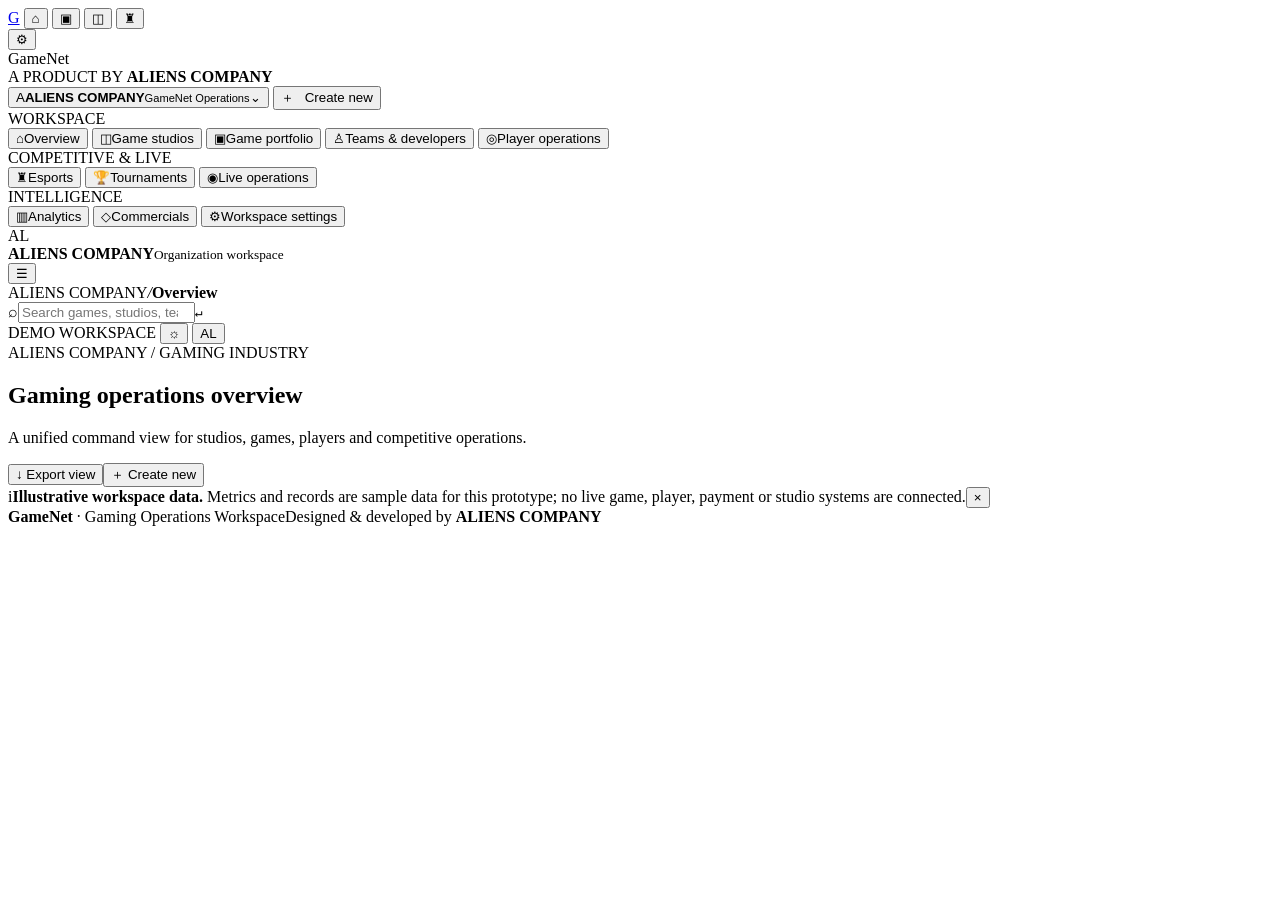
==== gamenet/index.html @ 864fb779 "feat(gamenet): add ALIENS-branded gaming operations workspace shell" ====
<!doctype html>
<html lang="en">
<head>
  <meta charset="utf-8">
  <meta name="viewport" content="width=device-width, initial-scale=1, viewport-fit=cover">
  <meta name="theme-color" content="#080b12">
  <meta name="description" content="GameNet by ALIENS COMPANY — gaming industry operations workspace.">
  <title>GameNet — Gaming Operations | ALIENS COMPANY</title>
  <link rel="preconnect" href="https://fonts.googleapis.com">
  <link rel="preconnect" href="https://fonts.gstatic.com" crossorigin>
  <link href="https://fonts.googleapis.com/css2?family=DM+Sans:wght@400;500;600;700;800&family=Space+Grotesk:wght@500;600;700&display=swap" rel="stylesheet">
  <link rel="stylesheet" href="gamenet.css">
  <script src="gamenet.js" defer></script>
</head>
<body>
<div class="shell" id="shell">
  <aside class="rail" aria-label="Quick navigation">
    <a class="brand-symbol" href="#dashboard" aria-label="GameNet home">G</a>
    <button class="rail-link active" data-page="dashboard" aria-label="Dashboard">⌂</button>
    <button class="rail-link" data-page="games" aria-label="Games">▣</button>
    <button class="rail-link" data-page="studios" aria-label="Studios">◫</button>
    <button class="rail-link" data-page="esports" aria-label="Esports">♜</button>
    <div class="rail-spacer"></div>
    <button class="rail-link" data-page="settings" aria-label="Settings">⚙</button>
  </aside>

  <aside class="sidebar" id="sidebar">
    <div class="brand-lockup">
      <div class="brand-word">GameNet</div>
      <div class="brand-company">A PRODUCT BY <strong>ALIENS COMPANY</strong></div>
    </div>
    <button class="company-switch" type="button">
      <span class="company-mark">A</span><span><b>ALIENS COMPANY</b><small>GameNet Operations</small></span><span class="chevron">⌄</span>
    </button>
    <button class="primary-action" id="createAction">＋ &nbsp; Create new</button>
    <div class="nav-caption">WORKSPACE</div>
    <nav class="navigation" aria-label="Main navigation">
      <button class="nav-item active" data-page="dashboard"><span>⌂</span>Overview</button>
      <button class="nav-item" data-page="studios"><span>◫</span>Game studios</button>
      <button class="nav-item" data-page="games"><span>▣</span>Game portfolio</button>
      <button class="nav-item" data-page="teams"><span>♙</span>Teams & developers</button>
      <button class="nav-item" data-page="players"><span>◎</span>Player operations</button>
      <div class="nav-caption">COMPETITIVE & LIVE</div>
      <button class="nav-item" data-page="esports"><span>♜</span>Esports</button>
      <button class="nav-item" data-page="tournaments"><span>🏆</span>Tournaments</button>
      <button class="nav-item" data-page="liveops"><span>◉</span>Live operations</button>
      <div class="nav-caption">INTELLIGENCE</div>
      <button class="nav-item" data-page="analytics"><span>▥</span>Analytics</button>
      <button class="nav-item" data-page="finance"><span>◇</span>Commercials</button>
      <button class="nav-item" data-page="settings"><span>⚙</span>Workspace settings</button>
    </nav>
    <div class="sidebar-footer">
      <div class="avatar">AL</div><div><b>ALIENS COMPANY</b><small>Organization workspace</small></div>
      <span class="online-dot"></span>
    </div>
  </aside>

  <header class="topbar">
    <button class="icon-button mobile-menu" id="mobileMenu" aria-label="Toggle navigation">☰</button>
    <div class="breadcrumb"><span>ALIENS COMPANY</span><i>/</i><b id="crumb">Overview</b></div>
    <label class="searchbox"><span>⌕</span><input id="globalSearch" type="search" placeholder="Search games, studios, teams…" autocomplete="off"><kbd>↵</kbd></label>
    <div class="top-actions">
      <span class="environment"><i></i> DEMO WORKSPACE</span>
      <button class="icon-button" id="themeToggle" aria-label="Switch theme">☼</button>
      <button class="profile-button" id="profileButton" aria-label="ALIENS COMPANY profile">AL</button>
    </div>
  </header>

  <main class="main" id="main" tabindex="-1">
    <section class="page-heading">
      <div><div class="eyebrow">ALIENS COMPANY <span> / GAMING INDUSTRY</span></div><h1 id="pageTitle">Gaming operations overview</h1><p id="pageSubtitle">A unified command view for studios, games, players and competitive operations.</p></div>
      <div class="heading-actions"><button class="button secondary" id="exportButton">↓ Export view</button><button class="button primary" id="headingCreate">＋ Create new</button></div>
    </section>
    <div class="notice"><span class="notice-mark">i</span><span><b>Illustrative workspace data.</b> Metrics and records are sample data for this prototype; no live game, player, payment or studio systems are connected.</span><button id="dismissNotice" aria-label="Dismiss notice">×</button></div>
    <section id="pageContent" aria-live="polite"></section>
    <footer class="footer"><span><b>GameNet</b> · Gaming Operations Workspace</span><span>Designed &amp; developed by <b>ALIENS COMPANY</b></span></footer>
  </main>
</div>
<div class="toast" id="toast" role="status" aria-live="polite"></div>
<div class="mobile-scrim" id="mobileScrim"></div>
</body>
</html>
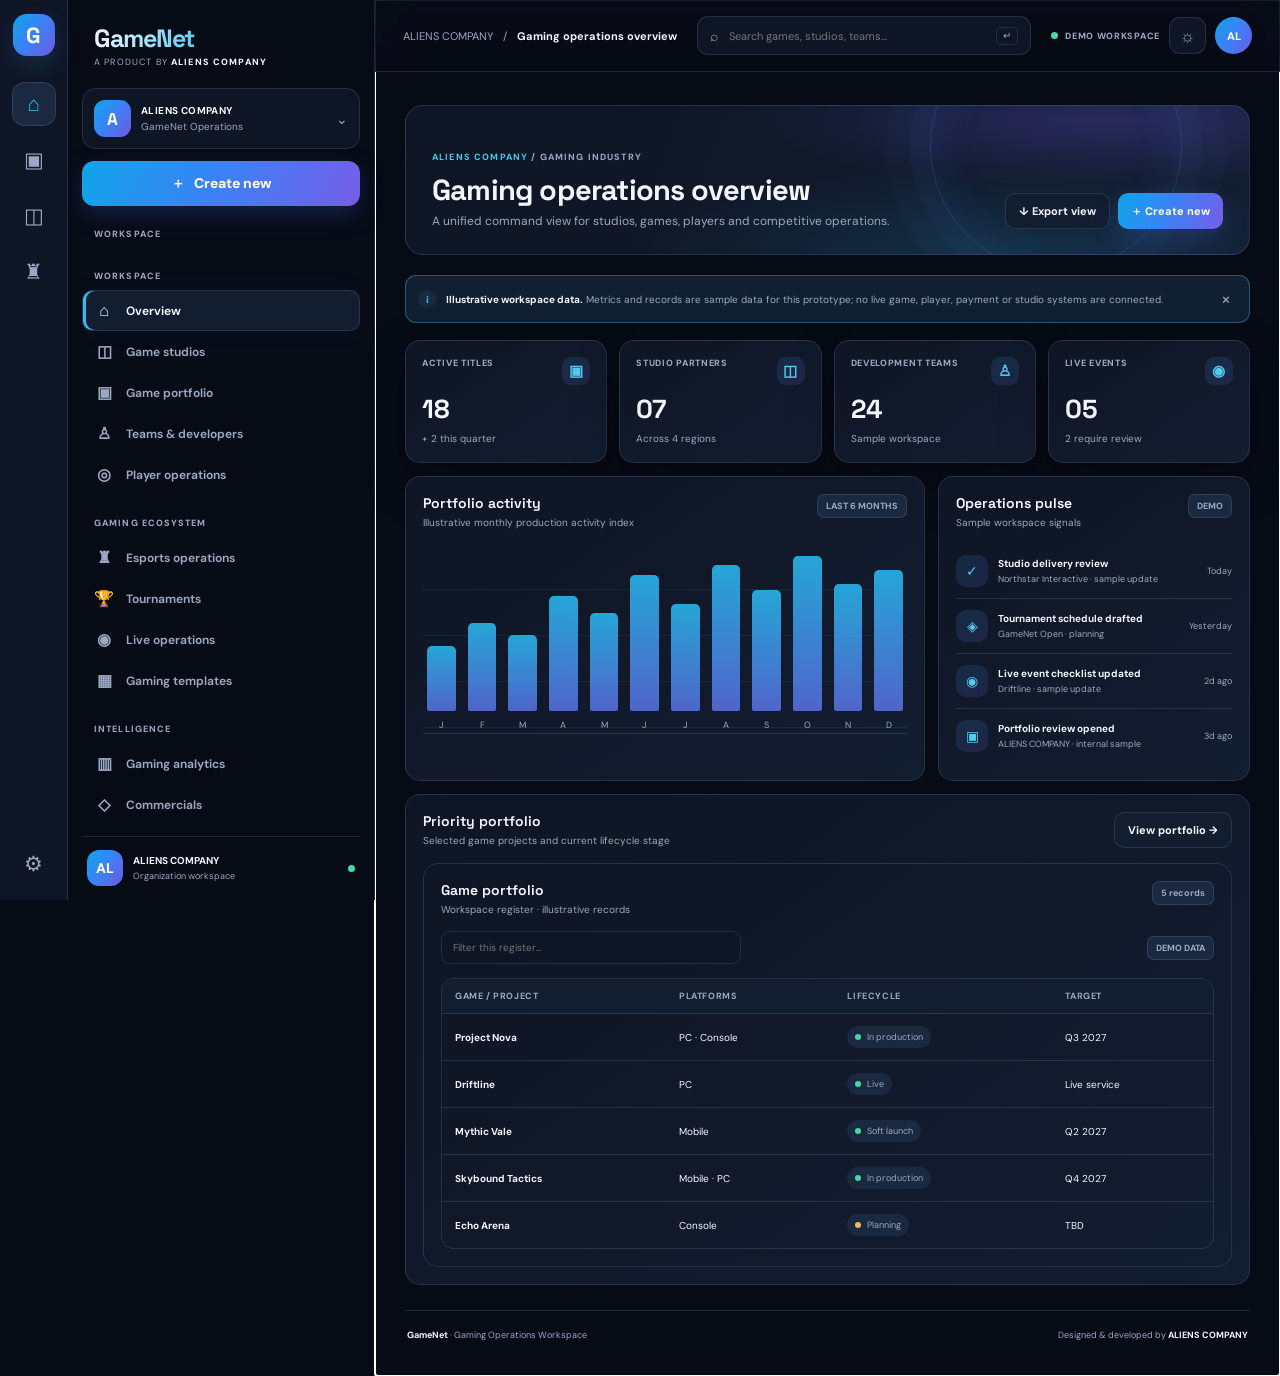
==== commit c194a731: "style(gamenet): align ALIENS product navigation" ====
--- a/gamenet/index.html
+++ b/gamenet/index.html
@@ -35,17 +35,19 @@
     <button class="primary-action" id="createAction">＋ &nbsp; Create new</button>
     <div class="nav-caption">WORKSPACE</div>
     <nav class="navigation" aria-label="Main navigation">
+      <div class="nav-caption">WORKSPACE</div>
       <button class="nav-item active" data-page="dashboard"><span>⌂</span>Overview</button>
       <button class="nav-item" data-page="studios"><span>◫</span>Game studios</button>
       <button class="nav-item" data-page="games"><span>▣</span>Game portfolio</button>
       <button class="nav-item" data-page="teams"><span>♙</span>Teams & developers</button>
       <button class="nav-item" data-page="players"><span>◎</span>Player operations</button>
-      <div class="nav-caption">COMPETITIVE & LIVE</div>
-      <button class="nav-item" data-page="esports"><span>♜</span>Esports</button>
+      <div class="nav-caption">GAMING ECOSYSTEM</div>
+      <button class="nav-item" data-page="esports"><span>♜</span>Esports operations</button>
       <button class="nav-item" data-page="tournaments"><span>🏆</span>Tournaments</button>
       <button class="nav-item" data-page="liveops"><span>◉</span>Live operations</button>
+      <button class="nav-item" data-page="templates"><span>▦</span>Gaming templates</button>
       <div class="nav-caption">INTELLIGENCE</div>
-      <button class="nav-item" data-page="analytics"><span>▥</span>Analytics</button>
+      <button class="nav-item" data-page="analytics"><span>▥</span>Gaming analytics</button>
       <button class="nav-item" data-page="finance"><span>◇</span>Commercials</button>
       <button class="nav-item" data-page="settings"><span>⚙</span>Workspace settings</button>
     </nav>
--- a/gamenet/gamenet.css
+++ b/gamenet/gamenet.css
@@ -0,0 +1,24 @@
+:root{color-scheme:dark;--bg:#080b12;--panel:#101622;--panel2:#151e2c;--panel3:#1c293a;--text:#edf4ff;--muted:#91a0b5;--line:rgba(171,196,230,.13);--blue:#45b8e8;--violet:#8067f5;--cyan:#54d9d0;--green:#49d6a0;--amber:#f0b65c;--red:#f27d89;--shadow:0 18px 50px rgba(0,0,0,.25);--rail:68px;--side:264px}
+body.light{color-scheme:light;--bg:#edf3fa;--panel:#fff;--panel2:#f5f8fc;--panel3:#e8eff8;--text:#172338;--muted:#65758c;--line:rgba(34,64,105,.13);--shadow:0 18px 45px rgba(40,70,110,.09)}
+*{box-sizing:border-box}body{margin:0;background:var(--bg);color:var(--text);font:14px 'DM Sans',sans-serif}button,input{font:inherit}button{cursor:pointer;color:inherit}.shell{min-height:100vh}.rail{position:fixed;inset:0 auto 0 0;width:var(--rail);z-index:20;background:var(--panel);border-right:1px solid var(--line);display:flex;align-items:center;flex-direction:column;gap:12px;padding:14px 10px}.brand-symbol{width:42px;height:42px;border-radius:14px;display:grid;place-items:center;text-decoration:none;color:white;font:700 22px 'Space Grotesk';background:linear-gradient(140deg,#27c6d5,#428fe8 55%,#8067f5);box-shadow:0 8px 24px #428fe833;margin-bottom:14px}.rail-link{width:44px;height:44px;border:1px solid transparent;border-radius:13px;background:transparent;color:var(--muted);font-size:21px}.rail-link:hover,.rail-link.active{background:var(--panel3);border-color:var(--line);color:var(--blue)}.rail-spacer{flex:1}.sidebar{position:fixed;z-index:19;inset:0 auto 0 var(--rail);width:var(--side);padding:22px 14px 14px;background:var(--bg);border-right:1px solid var(--line);display:flex;flex-direction:column;transition:transform .25s}.brand-lockup{padding:0 12px 20px}.brand-word{font:700 25px 'Space Grotesk';letter-spacing:-1.1px;background:linear-gradient(100deg,var(--text),var(--blue) 60%,#a79aff);color:transparent;background-clip:text}.brand-company{font-size:9px;letter-spacing:1.15px;color:var(--muted);margin-top:2px}.brand-company strong{color:var(--text);font-weight:800}.company-switch{width:100%;display:flex;align-items:center;gap:10px;text-align:left;padding:11px;border:1px solid var(--line);border-radius:14px;background:var(--panel);margin-bottom:12px}.company-mark{width:37px;height:37px;display:grid;place-items:center;border-radius:11px;background:linear-gradient(140deg,#27c6d5,#8067f5);color:white;font:700 17px 'Space Grotesk'}.company-switch b,.company-switch small{display:block}.company-switch b{font-size:10px;letter-spacing:.4px}.company-switch small{font-size:10px;color:var(--muted);margin-top:3px}.chevron{margin-left:auto;color:var(--muted)}.primary-action{border:0;border-radius:12px;padding:13px;background:linear-gradient(105deg,#35bce3,#647dec 58%,#8964ed);color:white;font-weight:800;box-shadow:0 8px 24px #4c8de733}.nav-caption{padding:22px 12px 8px;color:var(--muted);font-size:9px;font-weight:800;letter-spacing:1.1px}.navigation{overflow:auto}.nav-item{display:flex;align-items:center;gap:12px;width:100%;min-height:41px;border:1px solid transparent;border-radius:10px;background:transparent;text-align:left;padding:8px 11px;color:var(--muted);font-size:12px;font-weight:650}.nav-item span{width:20px;text-align:center;font-size:16px}.nav-item:hover,.nav-item.active{background:var(--panel2);color:var(--text);border-color:var(--line)}.nav-item.active{box-shadow:inset 3px 0 var(--blue)}.sidebar-footer{display:flex;align-items:center;gap:10px;border-top:1px solid var(--line);padding:13px 5px 0;margin-top:auto}.avatar,.profile-button{display:grid;place-items:center;background:linear-gradient(140deg,#29bfd4,#7868ef);color:white;font-weight:800}.avatar{width:36px;height:36px;border-radius:12px}.sidebar-footer b,.sidebar-footer small{display:block}.sidebar-footer b{font-size:10px}.sidebar-footer small{font-size:9px;color:var(--muted);margin-top:3px}.online-dot,.environment i{width:7px;height:7px;border-radius:50%;background:var(--green);margin-left:auto}.topbar{height:72px;position:fixed;z-index:15;top:0;left:calc(var(--rail) + var(--side));right:0;display:flex;align-items:center;gap:20px;padding:0 28px;background:color-mix(in srgb,var(--bg) 88%,transparent);backdrop-filter:blur(18px);border-bottom:1px solid var(--line)}.breadcrumb{display:flex;align-items:center;gap:10px;white-space:nowrap;font-size:11px}.breadcrumb span{color:var(--muted)}.breadcrumb i{font-style:normal;color:var(--muted)}.searchbox{height:39px;max-width:390px;flex:1;margin-left:auto;display:flex;align-items:center;gap:9px;padding:0 12px;border:1px solid var(--line);border-radius:11px;background:var(--panel);color:var(--muted)}.searchbox input{width:100%;border:0;outline:0;background:transparent;color:var(--text);font-size:11px}.searchbox kbd{font-size:10px;border:1px solid var(--line);border-radius:5px;padding:2px 6px}.top-actions{display:flex;align-items:center;gap:9px}.environment{display:flex;align-items:center;gap:7px;color:var(--muted);font-size:9px;font-weight:800;letter-spacing:.7px;white-space:nowrap}.environment i{margin:0}.icon-button{width:37px;height:37px;border:1px solid var(--line);border-radius:11px;background:var(--panel);color:var(--muted);font-size:17px}.profile-button{width:37px;height:37px;border:0;border-radius:50%;font-size:11px}.mobile-menu{display:none}.main{margin-left:calc(var(--rail) + var(--side));padding:105px 30px 30px;max-width:1700px}.page-heading{display:flex;justify-content:space-between;align-items:flex-end;gap:18px;margin-bottom:20px}.eyebrow{font-size:9px;letter-spacing:1.15px;color:var(--blue);font-weight:800}.eyebrow span{color:var(--muted)}h1{font:700 29px 'Space Grotesk';letter-spacing:-.8px;margin:8px 0 5px}.page-heading p{color:var(--muted);font-size:12px;margin:0}.heading-actions{display:flex;gap:8px}.button{border:1px solid var(--line);border-radius:10px;padding:10px 13px;font-size:11px;font-weight:750;background:var(--panel2)}.button.primary{background:linear-gradient(105deg,#35bce3,#647dec 58%,#8964ed);border:0;color:white}.notice{display:flex;align-items:center;gap:10px;border:1px solid color-mix(in srgb,var(--blue) 25%,var(--line));background:color-mix(in srgb,var(--blue) 7%,var(--panel));border-radius:11px;padding:10px 12px;color:var(--muted);font-size:10px;margin-bottom:17px}.notice b{color:var(--text)}.notice-mark{width:18px;height:18px;flex:0 0 18px;border-radius:50%;display:grid;place-items:center;color:var(--blue);background:var(--panel3);font-weight:800}.notice button{margin-left:auto;border:0;background:transparent;color:var(--muted);font-size:18px}.metric-grid{display:grid;grid-template-columns:repeat(4,minmax(0,1fr));gap:12px}.metric{background:var(--panel);border:1px solid var(--line);border-radius:15px;padding:16px;min-height:112px;box-shadow:var(--shadow)}.metric-top{display:flex;justify-content:space-between;color:var(--muted);font-size:9px;font-weight:800;letter-spacing:.7px}.metric-icon{width:28px;height:28px;border-radius:9px;display:grid;place-items:center;background:var(--panel3);color:var(--blue);font-size:15px}.metric strong{display:block;font:700 26px 'Space Grotesk';margin:7px 0 2px}.metric small{color:var(--muted);font-size:10px}.positive{color:var(--green)!important}.warning{color:var(--amber)!important}.dashboard-grid{display:grid;grid-template-columns:1.25fr .75fr;gap:13px;margin-top:13px}.panel{background:var(--panel);border:1px solid var(--line);border-radius:15px;padding:17px;min-width:0}.panel-head{display:flex;justify-content:space-between;align-items:flex-start;gap:12px;margin-bottom:15px}.panel-head h2{font:650 14px 'Space Grotesk';margin:0}.panel-head p{font-size:10px;color:var(--muted);margin:4px 0 0}.tag{padding:5px 8px;border-radius:7px;background:var(--panel3);color:var(--muted);font-size:9px;font-weight:750}.bar-chart{height:190px;display:flex;align-items:end;gap:12px;padding:12px 4px 22px;border-bottom:1px solid var(--line);background:repeating-linear-gradient(to bottom,transparent 0,transparent 45px,var(--line) 46px)}.bar-col{flex:1;height:100%;display:flex;align-items:end;position:relative}.bar{width:100%;height:var(--h);min-height:5px;border-radius:5px 5px 2px 2px;background:linear-gradient(180deg,var(--blue),#586fe0);opacity:.88}.bar-col small{position:absolute;top:calc(100% + 8px);left:50%;transform:translateX(-50%);font-size:9px;color:var(--muted)}.activity-list{display:grid;gap:0}.activity{display:flex;align-items:center;gap:10px;padding:11px 0;border-bottom:1px solid var(--line)}.activity:last-child{border:0}.activity-badge{width:32px;height:32px;display:grid;place-items:center;border-radius:10px;background:var(--panel3);color:var(--blue)}.activity b,.activity small{display:block}.activity b{font-size:10px}.activity small{font-size:9px;color:var(--muted);margin-top:3px}.activity time{margin-left:auto;font-size:9px;color:var(--muted);white-space:nowrap}.table-wrap{overflow:auto;border:1px solid var(--line);border-radius:12px}table{width:100%;border-collapse:collapse;white-space:nowrap}th{text-align:left;padding:11px 13px;background:var(--panel2);font-size:9px;color:var(--muted);letter-spacing:.6px}td{padding:12px 13px;border-top:1px solid var(--line);font-size:10px}td strong{font-size:10px}.status{display:inline-flex;align-items:center;gap:6px;padding:5px 8px;border-radius:99px;background:var(--panel3);font-size:9px;color:var(--muted)}.status:before{content:'';width:6px;height:6px;border-radius:50%;background:var(--green)}.status.planned:before{background:var(--amber)}.status.paused:before{background:var(--red)}.toolbar{display:flex;justify-content:space-between;align-items:center;gap:10px;margin:14px 0}.toolbar input{min-width:180px;max-width:300px;width:100%;padding:9px 11px;border:1px solid var(--line);border-radius:9px;background:var(--panel);color:var(--text);font-size:10px}.empty-note{padding:28px;text-align:center;color:var(--muted);font-size:11px}.footer{display:flex;justify-content:space-between;gap:10px;color:var(--muted);font-size:9px;padding:25px 2px 5px}.footer b{color:var(--text)}.toast{position:fixed;z-index:50;bottom:24px;left:50%;transform:translate(-50%,15px);opacity:0;pointer-events:none;padding:11px 16px;border:1px solid var(--line);border-radius:99px;background:var(--panel3);box-shadow:var(--shadow);font-size:11px;transition:.2s}.toast.show{opacity:1;transform:translate(-50%,0)}.mobile-scrim{display:none}
+@media(max-width:1100px){:root{--side:230px}.main{padding-left:22px;padding-right:22px}.metric-grid{grid-template-columns:repeat(2,minmax(0,1fr))}.environment{display:none}}
+@media(max-width:760px){:root{--rail:0px;--side:260px}.rail{display:none}.sidebar{transform:translateX(-110%);z-index:42;box-shadow:var(--shadow)}body.menu-open .sidebar{transform:translateX(0)}.mobile-scrim{position:fixed;inset:0;z-index:40;background:#0009}.menu-open .mobile-scrim{display:block}.topbar{left:0;height:62px;padding:0 13px;gap:10px}.mobile-menu{display:block;flex:0 0 36px}.breadcrumb{font-size:10px}.breadcrumb span,.breadcrumb i{display:none}.searchbox{max-width:none;margin-left:auto;height:36px}.searchbox kbd{display:none}.top-actions{gap:5px}.top-actions .icon-button{width:34px;height:34px}.profile-button{width:34px;height:34px}.main{margin:0;padding:84px 14px 25px}.page-heading{align-items:flex-start;flex-direction:column}.page-heading h1{font-size:25px}.heading-actions{width:100%}.heading-actions button{flex:1}.dashboard-grid{grid-template-columns:1fr}.footer{flex-direction:column}.notice{align-items:flex-start;line-height:1.45}}
+@media(max-width:420px){.metric-grid{gap:8px}.metric{padding:12px;min-height:100px}.metric strong{font-size:22px}.metric-top{font-size:8px}.main{padding-left:11px;padding-right:11px}.breadcrumb b{max-width:80px;overflow:hidden;text-overflow:ellipsis}.searchbox{padding:0 8px}.searchbox input{font-size:10px}.top-actions{gap:4px}}
+@media(prefers-reduced-motion:reduce){*,*::before,*::after{scroll-behavior:auto!important;transition:none!important;animation:none!important}}
+
+/* ALIENS ECOSYSTEM DESIGN SYSTEM */
+:root{--bg:#070b16;--panel:#0e1524;--panel2:#131d30;--panel3:#1b2940;--text:#f3f6ff;--muted:#9aa8c1;--line:rgba(151,177,226,.16);--blue:#28b9ee;--violet:#8060f5;--cyan:#47d6df;--shadow:0 18px 48px rgba(0,0,0,.28);--rail:68px;--side:307px}
+body.light{--bg:#f3f6fc;--panel:#fff;--panel2:#f6f8fd;--panel3:#eaf0fa;--text:#17223a;--muted:#697894;--line:rgba(55,75,125,.14);--shadow:0 15px 40px rgba(38,58,105,.09)}
+.brand-symbol,.company-mark,.avatar,.profile-button{background:linear-gradient(125deg,#0fa5e9,#3b82f6 48%,#6d5ae0)}
+.brand-word{background:linear-gradient(100deg,var(--text),#42c8ef 48%,#9277ff);background-clip:text}
+.nav-item.active{box-shadow:inset 3px 0 #35bce8,0 0 22px rgba(68,119,239,.07)}
+.primary-action,.button.primary{background:linear-gradient(115deg,#0fa5e9,#3b82f6 48%,#765de7);box-shadow:0 8px 24px rgba(66,97,220,.25)}
+.page-heading{position:relative;overflow:hidden;border:1px solid var(--line);border-radius:18px;padding:25px 26px;background:radial-gradient(ellipse at 83% 10%,rgba(106,83,231,.25),transparent 35%),radial-gradient(ellipse at 70% 100%,rgba(24,174,220,.15),transparent 42%),linear-gradient(110deg,var(--panel),var(--panel2));min-height:150px}
+.page-heading:after{content:"";position:absolute;right:8%;top:-86px;width:250px;height:250px;border-radius:50%;border:1px solid rgba(91,153,255,.22);box-shadow:0 0 0 20px rgba(91,153,255,.035),0 0 0 44px rgba(91,153,255,.025),inset 0 0 45px rgba(79,135,255,.13);pointer-events:none}
+.page-heading>div{position:relative;z-index:1}.eyebrow{color:#46c7ed}
+.metric,.panel{backdrop-filter:blur(14px)}.metric{background:linear-gradient(145deg,var(--panel),var(--panel2))}.panel{background:linear-gradient(145deg,var(--panel),var(--panel2))}
+.metric-icon,.activity-badge{background:linear-gradient(145deg,rgba(35,174,226,.14),rgba(118,91,232,.16));color:#53c9ef}
+.tag{border:1px solid var(--line)}.button,.icon-button,.company-switch{transition:transform .18s,border-color .18s}.button:hover,.icon-button:hover,.company-switch:hover{transform:translateY(-1px);border-color:rgba(72,173,235,.45)}
+.footer{border-top:1px solid var(--line);margin-top:25px;padding-top:18px}
+.template-grid{display:grid;grid-template-columns:repeat(3,minmax(0,1fr));gap:12px}.template-card{border:1px solid var(--line);border-radius:14px;background:var(--panel);padding:15px;min-height:142px;display:flex;flex-direction:column;gap:9px;transition:.18s}.template-card:hover{transform:translateY(-2px);border-color:rgba(66,174,235,.45)}.template-card b{font-size:11px}.template-card p{font-size:10px;color:var(--muted);margin:0;line-height:1.5}.template-meta{font-size:9px;color:#54bfe8;margin-top:auto}
+@media(max-width:1100px){:root{--side:260px}.template-grid{grid-template-columns:repeat(2,minmax(0,1fr))}}@media(max-width:760px){.page-heading{padding:20px 17px;min-height:0}.page-heading:after{right:-75px;opacity:.6}.template-grid{grid-template-columns:1fr 1fr}}@media(max-width:420px){.template-grid{grid-template-columns:1fr}}
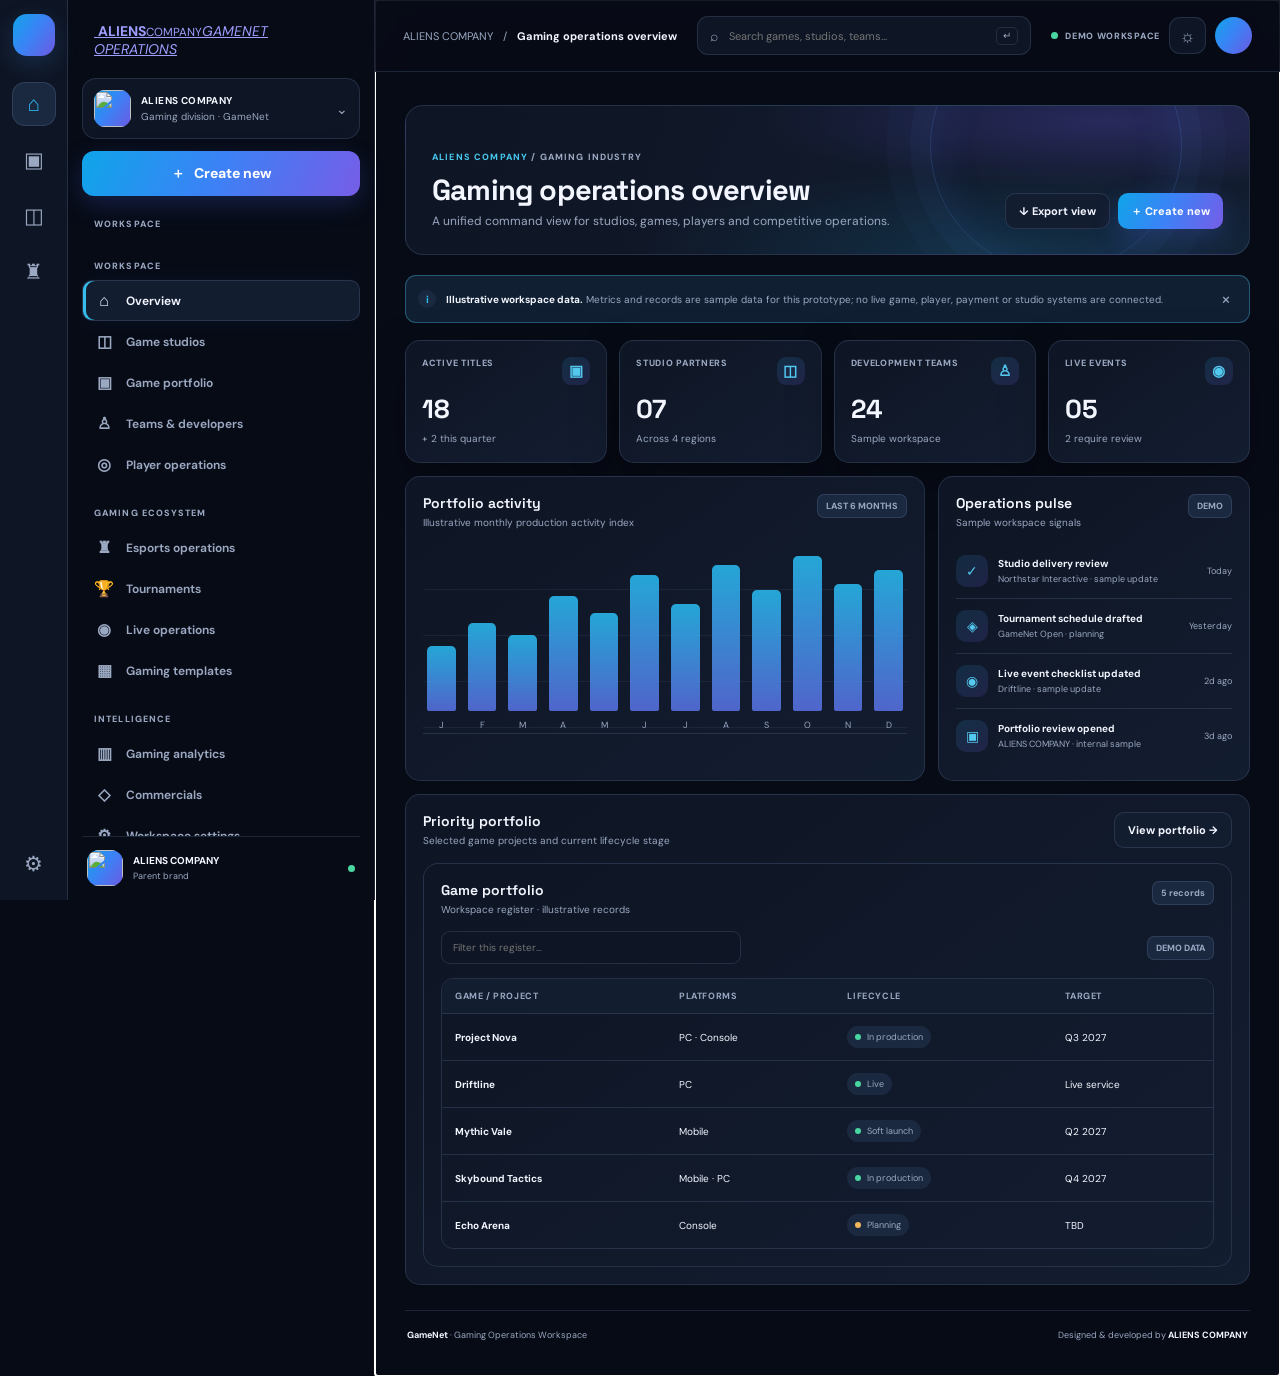
==== commit 37aed591: "brand(gamenet): strengthen ALIENS company identity" ====
--- a/gamenet/index.html
+++ b/gamenet/index.html
@@ -5,7 +5,8 @@
   <meta name="viewport" content="width=device-width, initial-scale=1, viewport-fit=cover">
   <meta name="theme-color" content="#080b12">
   <meta name="description" content="GameNet by ALIENS COMPANY — gaming industry operations workspace.">
-  <title>GameNet — Gaming Operations | ALIENS COMPANY</title>
+  <title>GameNet by ALIENS COMPANY — Gaming Operations</title>
+  <link rel="icon" type="image/svg+xml" href="aliens-mark.svg">
   <link rel="preconnect" href="https://fonts.googleapis.com">
   <link rel="preconnect" href="https://fonts.gstatic.com" crossorigin>
   <link href="https://fonts.googleapis.com/css2?family=DM+Sans:wght@400;500;600;700;800&family=Space+Grotesk:wght@500;600;700&display=swap" rel="stylesheet">
@@ -15,7 +16,7 @@
 <body>
 <div class="shell" id="shell">
   <aside class="rail" aria-label="Quick navigation">
-    <a class="brand-symbol" href="#dashboard" aria-label="GameNet home">G</a>
+    <a class="brand-symbol" href="#dashboard" aria-label="GameNet by ALIENS COMPANY"><img src="aliens-mark.svg" alt=""></a>
     <button class="rail-link active" data-page="dashboard" aria-label="Dashboard">⌂</button>
     <button class="rail-link" data-page="games" aria-label="Games">▣</button>
     <button class="rail-link" data-page="studios" aria-label="Studios">◫</button>
@@ -25,12 +26,12 @@
   </aside>
 
   <aside class="sidebar" id="sidebar">
-    <div class="brand-lockup">
-      <div class="brand-word">GameNet</div>
-      <div class="brand-company">A PRODUCT BY <strong>ALIENS COMPANY</strong></div>
-    </div>
+    <a class="brand-lockup" href="#dashboard" aria-label="ALIENS COMPANY GameNet home">
+      <img class="brand-logo" src="aliens-mark.svg" alt="">
+      <span class="brand-copy"><strong>ALIENS</strong><small>COMPANY</small><em>GAMENET OPERATIONS</em></span>
+    </a>
     <button class="company-switch" type="button">
-      <span class="company-mark">A</span><span><b>ALIENS COMPANY</b><small>GameNet Operations</small></span><span class="chevron">⌄</span>
+      <img class="company-mark" src="aliens-mark.svg" alt=""><span><b>ALIENS COMPANY</b><small>Gaming division · GameNet</small></span><span class="chevron">⌄</span>
     </button>
     <button class="primary-action" id="createAction">＋ &nbsp; Create new</button>
     <div class="nav-caption">WORKSPACE</div>
@@ -52,7 +53,7 @@
       <button class="nav-item" data-page="settings"><span>⚙</span>Workspace settings</button>
     </nav>
     <div class="sidebar-footer">
-      <div class="avatar">AL</div><div><b>ALIENS COMPANY</b><small>Organization workspace</small></div>
+      <img class="avatar" src="aliens-mark.svg" alt=""><div><b>ALIENS COMPANY</b><small>Parent brand</small></div>
       <span class="online-dot"></span>
     </div>
   </aside>
@@ -64,7 +65,7 @@
     <div class="top-actions">
       <span class="environment"><i></i> DEMO WORKSPACE</span>
       <button class="icon-button" id="themeToggle" aria-label="Switch theme">☼</button>
-      <button class="profile-button" id="profileButton" aria-label="ALIENS COMPANY profile">AL</button>
+      <button class="profile-button" id="profileButton" aria-label="ALIENS COMPANY profile"><img src="aliens-mark.svg" alt=""></button>
     </div>
   </header>
 
